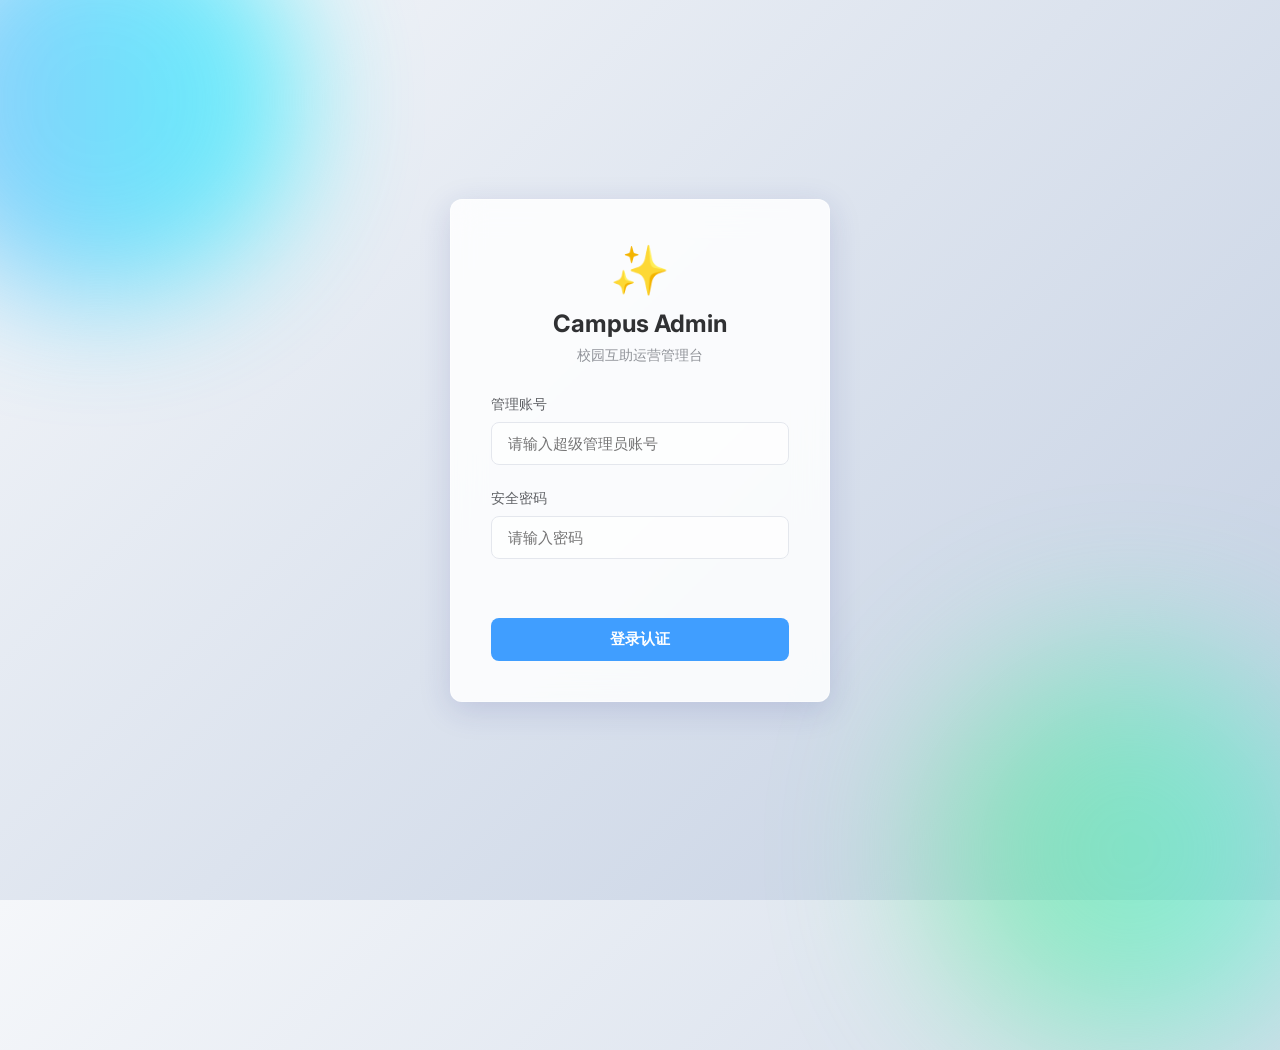
==== web_admin/index.html @ 2290eef8 "3/20" ====
<!DOCTYPE html>
<html lang="zh-CN">
<head>
    <meta charset="UTF-8">
    <meta name="viewport" content="width=device-width, initial-scale=1.0">
    <title>互助系统 - 管理终端</title>
    <link href="https://fonts.googleapis.com/css2?family=Inter:wght@400;500;600;700&display=swap" rel="stylesheet">
    <link rel="stylesheet" href="css/admin.css">
</head>
<body class="login-body">
    <div class="login-container">
        <div class="glass-panel login-box">
            <div class="logo-area">
                <div class="logo-icon">✨</div>
                <h2>Campus Admin</h2>
                <p>校园互助运营管理台</p>
            </div>
            
            <form id="loginForm" class="login-form">
                <div class="form-group">
                    <label>管理账号</label>
                    <input type="text" id="username" placeholder="请输入超级管理员账号" required autocomplete="username">
                </div>
                <div class="form-group">
                    <label>安全密码</label>
                    <input type="password" id="password" placeholder="请输入密码" required autocomplete="current-password">
                </div>
                <div class="error-msg" id="loginError"></div>
                <button type="submit" class="btn-primary login-btn" id="submitBtn">登录认证</button>
            </form>
        </div>
    </div>
    
    <script src="js/api.js"></script>
    <script src="js/auth.js"></script>
</body>
</html>
---- web_admin/css/admin.css ----
/* ================= 全局变量与归一化 ================= */
:root {
  --primary-color: #409EFF;
  --primary-hover: #66b1ff;
  --success-color: #67C23A;
  --warning-color: #E6A23C;
  --danger-color: #F56C6C;

  --text-main: #303133;
  --text-regular: #606266;
  --text-secondary: #909399;

  --bg-main: #f5f7fa;
  --bg-panel: rgba(255, 255, 255, 0.85);
  --bg-sidebar: #1f2d3d;

  --border-color: #e4e7ed;
  --border-radius: 12px;

  --shadow-sm: 0 2px 12px 0 rgba(0, 0, 0, 0.05);
  --shadow-md: 0 4px 24px 0 rgba(0, 0, 0, 0.08);
  --shadow-lg: 0 8px 32px 0 rgba(31, 38, 135, 0.15);

  --font-family: 'Inter', -apple-system, BlinkMacSystemFont, "Segoe UI", Roboto, Helvetica, Arial, sans-serif;
}

* {
  box-sizing: border-box;
  margin: 0;
  padding: 0;
}

body {
  font-family: var(--font-family);
  color: var(--text-main);
  background: var(--bg-main);
  -webkit-font-smoothing: antialiased;
}

/* ================= 玻璃拟物态工具类 ================= */
.glass-panel {
  background: var(--bg-panel);
  backdrop-filter: blur(16px);
  -webkit-backdrop-filter: blur(16px);
  border: 1px solid rgba(255, 255, 255, 0.4);
  border-radius: var(--border-radius);
  box-shadow: var(--shadow-lg);
}

.card {
  background: #fff;
  border-radius: 12px;
  padding: 24px;
  box-shadow: var(--shadow-sm);
  margin-bottom: 24px;
}

/* ================= 登录页 ================= */
.login-body {
  height: 100vh;
  display: flex;
  justify-content: center;
  align-items: center;
  background: linear-gradient(135deg, #f5f7fa 0%, #c3cfe2 100%);
  position: relative;
  overflow: hidden;
}

.login-body::before,
.login-body::after {
  content: '';
  position: absolute;
  width: 400px;
  height: 400px;
  border-radius: 50%;
  z-index: 0;
}

.login-body::before {
  background: linear-gradient(to right, #4facfe 0%, #00f2fe 100%);
  top: -100px;
  left: -100px;
  opacity: 0.6;
  filter: blur(60px);
}

.login-body::after {
  background: linear-gradient(to right, #43e97b 0%, #38f9d7 100%);
  bottom: -150px;
  right: -50px;
  opacity: 0.5;
  filter: blur(80px);
}

.login-container {
  z-index: 10;
  width: 100%;
  max-width: 420px;
  padding: 20px;
}

.login-box {
  padding: 40px;
}

.logo-area {
  text-align: center;
  margin-bottom: 30px;
}

.logo-icon {
  font-size: 48px;
  margin-bottom: 10px;
}

.logo-area h2 {
  font-size: 24px;
  font-weight: 700;
  color: var(--text-main);
  margin-bottom: 8px;
}

.logo-area p {
  color: var(--text-secondary);
  font-size: 14px;
}

.form-group {
  margin-bottom: 24px;
}

.form-group label {
  display: block;
  font-size: 14px;
  font-weight: 500;
  margin-bottom: 8px;
  color: var(--text-regular);
}

.form-group input {
  width: 100%;
  padding: 12px 16px;
  background: rgba(255, 255, 255, 0.6);
  border: 1px solid var(--border-color);
  border-radius: 8px;
  font-size: 15px;
  color: var(--text-main);
  transition: all 0.3s ease;
  outline: none;
}

.form-group input:focus {
  background: #fff;
  border-color: var(--primary-color);
  box-shadow: 0 0 0 3px rgba(64, 158, 255, 0.2);
}

.btn-primary {
  width: 100%;
  padding: 12px 24px;
  background: var(--primary-color);
  color: white;
  border: none;
  border-radius: 8px;
  font-size: 15px;
  font-weight: 600;
  cursor: pointer;
  transition: all 0.3s ease;
}

.btn-primary:hover {
  background: var(--primary-hover);
  transform: translateY(-1px);
  box-shadow: 0 4px 12px rgba(64, 158, 255, 0.3);
}

.btn-primary:disabled {
  background: #a0cfff;
  cursor: not-allowed;
  transform: none;
  box-shadow: none;
}

.error-msg {
  color: var(--danger-color);
  font-size: 13px;
  min-height: 20px;
  margin-bottom: 15px;
  text-align: center;
}

/* ================= Dashboard Layout ================= */
.dashboard-body {
  display: flex;
  height: 100vh;
  overflow: hidden;
  background: var(--bg-main);
}

.sidebar {
  width: 260px;
  height: 100%;
  display: flex;
  flex-direction: column;
  background: var(--bg-sidebar);
  color: #fff;
  border-radius: 0;
  border-right: 1px solid rgba(255, 255, 255, 0.1);
}

.sidebar-logo {
  height: 70px;
  display: flex;
  align-items: center;
  padding: 0 24px;
  border-bottom: 1px solid rgba(255, 255, 255, 0.05);
  font-size: 20px;
  font-weight: 700;
}

.sidebar-logo .logo-icon {
  margin-right: 12px;
}

.sidebar-nav {
  flex: 1;
  padding: 24px 16px;
  overflow-y: auto;
}

.nav-item {
  display: flex;
  align-items: center;
  padding: 14px 20px;
  color: rgba(255, 255, 255, 0.7);
  text-decoration: none;
  font-size: 15px;
  font-weight: 500;
  border-radius: 8px;
  margin-bottom: 8px;
  transition: all 0.3s ease;
}

.nav-item:hover,
.nav-item.active {
  background: var(--primary-color);
  color: #fff;
}

.nav-icon {
  margin-right: 14px;
  font-size: 18px;
}

.sidebar-bottom {
  padding: 24px 16px;
  border-top: 1px solid rgba(255, 255, 255, 0.05);
}

.danger-text:hover {
  background: rgba(245, 108, 108, 0.15) !important;
  color: var(--danger-color) !important;
}

.main-content {
  flex: 1;
  display: flex;
  flex-direction: column;
  overflow: hidden;
}

.topbar {
  height: 70px;
  display: flex;
  justify-content: space-between;
  align-items: center;
  padding: 0 32px;
  border-radius: 0;
  border-bottom: 1px solid var(--border-color);
  background: #fff;
  z-index: 10;
}

.page-title {
  font-size: 20px;
  font-weight: 600;
}

.topbar-right {
  display: flex;
  align-items: center;
}

.admin-profile {
  display: flex;
  align-items: center;
}

.admin-avatar {
  width: 36px;
  height: 36px;
  border-radius: 50%;
  margin-right: 12px;
}

.admin-name {
  font-size: 14px;
  font-weight: 500;
}

.view-container {
  flex: 1;
  padding: 32px;
  overflow-y: auto;
  position: relative;
}

/* ================= 仪表盘概览 ================= */
.stats-grid {
  display: grid;
  grid-template-columns: repeat(auto-fit, minmax(240px, 1fr));
  gap: 24px;
}

.stat-card {
  background: #fff;
  border-radius: 12px;
  padding: 24px;
  display: flex;
  align-items: center;
  box-shadow: var(--shadow-sm);
}

.stat-icon {
  width: 56px;
  height: 56px;
  border-radius: 16px;
  display: flex;
  justify-content: center;
  align-items: center;
  font-size: 24px;
  margin-right: 20px;
}

.stat-info h3 {
  font-size: 14px;
  color: var(--text-secondary);
  font-weight: 500;
  margin-bottom: 8px;
}

.stat-value {
  font-size: 28px;
  font-weight: 700;
  color: var(--text-main);
  display: flex;
  align-items: baseline;
}

.stat-sub {
  font-size: 13px;
  color: var(--success-color);
  margin-left: 8px;
  font-weight: 500;
}

/* ================= 表格组件 ================= */
.table-card {
  padding: 0;
  overflow: hidden;
}

.data-table {
  width: 100%;
  border-collapse: collapse;
}

.data-table th,
.data-table td {
  padding: 16px 24px;
  text-align: left;
  border-bottom: 1px solid var(--border-color);
}

.data-table th {
  background: #fafafa;
  color: var(--text-secondary);
  font-weight: 500;
  font-size: 13px;
  text-transform: uppercase;
  letter-spacing: 0.5px;
}

.data-table td {
  font-size: 14px;
  vertical-align: middle;
}

.data-table tbody tr:hover {
  background: #fdfdfd;
}

.user-cell {
  display: flex;
  align-items: center;
}

.mini-avatar {
  width: 32px;
  height: 32px;
  border-radius: 50%;
  margin-right: 12px;
  border: 1px solid #eee;
}

.status-badge {
  display: inline-block;
  padding: 4px 10px;
  border-radius: 20px;
  font-size: 12px;
  font-weight: 500;
  background: #f4f4f5;
  color: #909399;
}

.status-badge.success,
.status-approved {
  background: #f0f9eb;
  color: #67c23a;
}

.status-badge.default,
.status-pending {
  background: #fdf6ec;
  color: #e6a23c;
}

.status-rejected {
  background: #fef0f0;
  color: #f56c6c;
}

.img-preview img {
  border-radius: 6px;
  object-fit: cover;
  transition: transform 0.2s;
}

.img-preview:hover img {
  transform: scale(1.1);
  box-shadow: var(--shadow-md);
}

.btn-micro {
  padding: 6px 12px;
  border: 1px solid #dcdfe6;
  background: #fff;
  border-radius: 4px;
  font-size: 12px;
  cursor: pointer;
  transition: all 0.2s;
  color: var(--text-regular);
}

.btn-micro:hover {
  border-color: var(--primary-color);
  color: var(--primary-color);
}

.danger-btn {
  color: #f56c6c;
}

.danger-btn:hover {
  border-color: #f56c6c;
  background: #fef0f0;
}

.success-btn {
  color: #67c23a;
}

.success-btn:hover {
  border-color: #67c23a;
  background: #f0f9eb;
}

.tag {
  background: #ecf5ff;
  color: #409eff;
  padding: 2px 6px;
  border-radius: 4px;
  border: 1px solid #d9ecff;
}

.loading-spinner {
  text-align: center;
  padding: 100px;
  color: var(--text-secondary);
}

.spinner-icon {
  display: inline-block;
  animation: spin 1s linear infinite;
  margin-right: 6px;
}

@keyframes spin {
  from {
    transform: rotate(0deg);
  }

  to {
    transform: rotate(360deg);
  }
}

.error-state {
  text-align: center;
  padding: 80px;
  color: var(--danger-color);
  font-size: 15px;
}

/* ================= 状态筛选 Tabs ================= */
.filter-tabs {
  display: flex;
  gap: 8px;
  margin-bottom: 16px;
  flex-wrap: wrap;
}

.tab-btn {
  padding: 7px 16px;
  border: 1px solid var(--border-color);
  background: #fff;
  border-radius: 20px;
  font-size: 13px;
  font-weight: 500;
  cursor: pointer;
  color: var(--text-regular);
  transition: all 0.2s ease;
}

.tab-btn:hover {
  border-color: var(--primary-color);
  color: var(--primary-color);
}

.tab-btn.active {
  background: var(--primary-color);
  border-color: var(--primary-color);
  color: #fff;
}

/* ================= 分页控件 ================= */
.pagination {
  display: flex;
  align-items: center;
  justify-content: space-between;
  padding: 16px 24px;
  border-top: 1px solid var(--border-color);
  background: #fafafa;
  border-radius: 0 0 12px 12px;
}

.pagination-info {
  font-size: 13px;
  color: var(--text-secondary);
}

.pagination-btns {
  display: flex;
  gap: 6px;
}

.page-btn {
  min-width: 34px;
  height: 34px;
  padding: 0 10px;
  border: 1px solid var(--border-color);
  background: #fff;
  border-radius: 6px;
  font-size: 13px;
  cursor: pointer;
  color: var(--text-regular);
  transition: all 0.2s;
  display: inline-flex;
  align-items: center;
  justify-content: center;
}

.page-btn:hover {
  border-color: var(--primary-color);
  color: var(--primary-color);
}

.page-btn.active {
  background: var(--primary-color);
  border-color: var(--primary-color);
  color: #fff;
  font-weight: 600;
}

/* ================= 搜索栏 ================= */
.toolbar {
  display: flex;
  align-items: center;
  margin-bottom: 16px;
}

.search-box {
  display: flex;
  align-items: center;
  gap: 8px;
}

.search-input {
  padding: 8px 16px;
  border: 1px solid var(--border-color);
  border-radius: 8px;
  font-size: 14px;
  color: var(--text-main);
  outline: none;
  transition: all 0.2s;
  width: 240px;
}

.search-input:focus {
  border-color: var(--primary-color);
  box-shadow: 0 0 0 3px rgba(64, 158, 255, 0.15);
}

/* ================= 概览看板联动卡片 ================= */
.stat-card.stat-link {
  cursor: pointer;
  transition: all 0.25s ease;
  position: relative;
}

.stat-card.stat-link:hover {
  transform: translateY(-3px);
  box-shadow: var(--shadow-md);
}

.stat-card.stat-alert {
  border: 1px solid rgba(230, 162, 60, 0.4);
  background: #fffbf0;
}

.stat-arrow {
  position: absolute;
  right: 20px;
  top: 50%;
  transform: translateY(-50%);
  font-size: 20px;
  color: var(--border-color);
  transition: color 0.2s;
}

.stat-link:hover .stat-arrow {
  color: var(--primary-color);
}

/* ================= 运营概要行 ================= */
.summary-row {
  display: flex;
  align-items: center;
  gap: 12px;
  font-size: 14px;
  color: var(--text-regular);
}

.summary-item strong {
  font-size: 18px;
  color: var(--text-main);
}

.summary-divider {
  color: var(--border-color);
}

/* ================= 空态行 ================= */
.empty-row {
  text-align: center;
  color: var(--text-secondary);
  padding: 48px !important;
  font-size: 14px;
}

/* ================= 任务标题可点击链接 ================= */
.task-title-link {
  background: none;
  border: none;
  padding: 0;
  font-size: 14px;
  font-weight: 500;
  color: var(--primary-color);
  cursor: pointer;
  text-align: left;
  text-decoration: none;
  transition: color 0.2s;
  white-space: nowrap;
  overflow: hidden;
  text-overflow: ellipsis;
  max-width: 200px;
  display: inline-block;
}

.task-title-link:hover {
  color: var(--primary-hover);
  text-decoration: underline;
}

/* ================= 任务详情弹窗 ================= */
.task-modal-overlay {
  position: fixed;
  inset: 0;
  background: rgba(0, 0, 0, 0.5);
  backdrop-filter: blur(4px);
  z-index: 1000;
  display: flex;
  align-items: center;
  justify-content: center;
  padding: 24px;
  animation: fadeInModal 0.2s ease;
}

.task-modal-overlay.closing {
  animation: fadeOutModal 0.25s ease forwards;
}

@keyframes fadeInModal {
  from { opacity: 0; }
  to { opacity: 1; }
}

@keyframes fadeOutModal {
  from { opacity: 1; }
  to { opacity: 0; }
}

.task-modal {
  background: #fff;
  border-radius: 16px;
  width: 100%;
  max-width: 720px;
  max-height: 88vh;
  overflow-y: auto;
  box-shadow: 0 20px 60px rgba(0, 0, 0, 0.25);
  animation: slideUpModal 0.25s ease;
}

@keyframes slideUpModal {
  from { transform: translateY(20px); opacity: 0; }
  to { transform: translateY(0); opacity: 1; }
}

.task-modal-header {
  display: flex;
  justify-content: space-between;
  align-items: flex-start;
  padding: 24px 24px 16px;
  border-bottom: 1px solid var(--border-color);
}

.task-modal-category {
  font-size: 12px;
  font-weight: 600;
  color: var(--primary-color);
  background: #ecf5ff;
  padding: 3px 10px;
  border-radius: 12px;
  display: inline-block;
  margin-bottom: 8px;
}

.task-modal-title {
  font-size: 20px;
  font-weight: 700;
  color: var(--text-main);
  line-height: 1.4;
  margin: 0;
}

.task-modal-close {
  background: #f4f4f5;
  border: none;
  width: 32px;
  height: 32px;
  border-radius: 50%;
  cursor: pointer;
  font-size: 16px;
  color: var(--text-secondary);
  display: flex;
  align-items: center;
  justify-content: center;
  flex-shrink: 0;
  margin-left: 16px;
  transition: all 0.2s;
}

.task-modal-close:hover {
  background: var(--danger-color);
  color: #fff;
}

.task-modal-meta {
  display: flex;
  align-items: center;
  gap: 10px;
  flex-wrap: wrap;
  padding: 14px 24px;
  border-bottom: 1px solid var(--border-color);
  font-size: 13px;
  color: var(--text-regular);
}

.meta-chip {
  padding: 4px 10px;
  border-radius: 16px;
  font-size: 12px;
  font-weight: 600;
}

.meta-chip.reward {
  background: rgba(103, 194, 58, 0.1);
  color: #67c23a;
}

.meta-chip.status {
  background: rgba(64, 158, 255, 0.1);
  color: var(--primary-color);
}

.meta-chip.hidden {
  background: rgba(245, 108, 108, 0.1);
  color: var(--danger-color);
}

.task-modal-section {
  padding: 20px 24px 8px;
}

.section-label {
  font-size: 12px;
  font-weight: 600;
  color: var(--text-secondary);
  text-transform: uppercase;
  letter-spacing: 0.5px;
  margin-bottom: 12px;
}

.task-modal-content {
  font-size: 14px;
  color: var(--text-regular);
  line-height: 1.8;
  background: #f9fafb;
  border-radius: 8px;
  padding: 14px 16px;
  white-space: pre-wrap;
  word-break: break-word;
}

/* ================= 图片画廊 ================= */
.detail-gallery {
  display: flex;
  gap: 10px;
  flex-wrap: wrap;
}

.gallery-item {
  position: relative;
  width: 120px;
  height: 120px;
  border-radius: 10px;
  overflow: hidden;
  cursor: pointer;
  border: 2px solid transparent;
  transition: all 0.25s ease;
  flex-shrink: 0;
}

.gallery-item:hover {
  border-color: var(--primary-color);
  transform: scale(1.03);
  box-shadow: var(--shadow-md);
}

.gallery-item img {
  width: 100%;
  height: 100%;
  object-fit: cover;
  display: block;
}

.gallery-overlay {
  position: absolute;
  inset: 0;
  background: rgba(0, 0, 0, 0.45);
  display: flex;
  align-items: center;
  justify-content: center;
  font-size: 22px;
  opacity: 0;
  transition: opacity 0.2s;
}

.gallery-item:hover .gallery-overlay {
  opacity: 1;
}

.no-image-tip {
  font-size: 14px;
  color: var(--text-secondary);
  padding: 20px 0;
}

/* ================= 发布者/接单者人员卡片 ================= */
.task-modal-persons {
  display: grid;
  grid-template-columns: 1fr 1fr;
  gap: 16px;
  padding: 16px 24px;
  border-top: 1px solid var(--border-color);
}

.detail-person {
  display: flex;
  align-items: center;
  gap: 12px;
}

.detail-avatar {
  width: 44px;
  height: 44px;
  border-radius: 50%;
  object-fit: cover;
  border: 2px solid var(--border-color);
  flex-shrink: 0;
}

.detail-person-name {
  font-size: 15px;
  font-weight: 600;
  color: var(--text-main);
}

.detail-person-sub {
  font-size: 12px;
  color: var(--text-secondary);
  margin-top: 2px;
}

/* ================= 弹窗底部操作区 ================= */
.task-modal-actions {
  display: flex;
  justify-content: flex-end;
  gap: 10px;
  padding: 16px 24px;
  border-top: 1px solid var(--border-color);
  background: #fafafa;
  border-radius: 0 0 16px 16px;
}

/* ================= 图片放大预览层 ================= */
.img-preview-overlay {
  position: fixed;
  inset: 0;
  background: rgba(0, 0, 0, 0.85);
  z-index: 2000;
  display: flex;
  align-items: center;
  justify-content: center;
  padding: 32px;
  animation: fadeInModal 0.2s ease;
  cursor: zoom-out;
}

.img-preview-box {
  position: relative;
  max-width: 90vw;
  max-height: 90vh;
  display: flex;
  flex-direction: column;
  align-items: center;
  gap: 16px;
}

.img-preview-box img {
  max-width: 100%;
  max-height: 80vh;
  border-radius: 8px;
  object-fit: contain;
  box-shadow: 0 20px 60px rgba(0, 0, 0, 0.5);
  cursor: default;
}

.img-preview-close {
  background: rgba(255, 255, 255, 0.15);
  border: 1px solid rgba(255, 255, 255, 0.3);
  color: #fff;
  padding: 8px 20px;
  border-radius: 20px;
  cursor: pointer;
  font-size: 14px;
  transition: all 0.2s;
}

.img-preview-close:hover {
  background: rgba(255, 255, 255, 0.3);
}
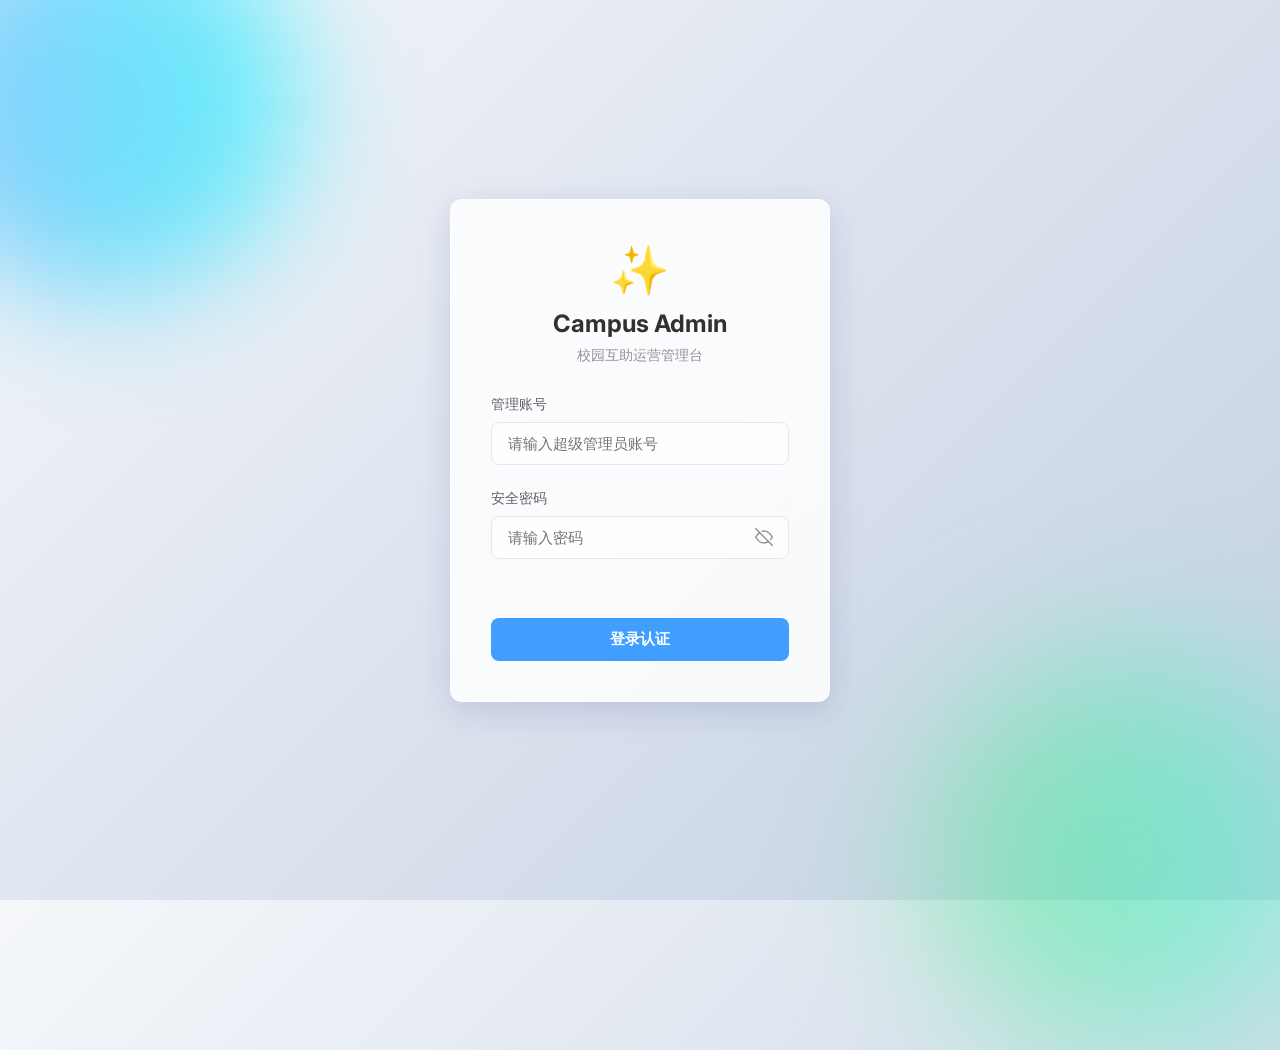
==== commit 831d425f: "3/21/4:37" ====
--- a/web_admin/index.html
+++ b/web_admin/index.html
@@ -5,7 +5,7 @@
     <meta name="viewport" content="width=device-width, initial-scale=1.0">
     <title>互助系统 - 管理终端</title>
     <link href="https://fonts.googleapis.com/css2?family=Inter:wght@400;500;600;700&display=swap" rel="stylesheet">
-    <link rel="stylesheet" href="css/admin.css">
+    <link rel="stylesheet" href="css/admin.css?v=2026">
 </head>
 <body class="login-body">
     <div class="login-container">
@@ -23,7 +23,22 @@
                 </div>
                 <div class="form-group">
                     <label>安全密码</label>
-                    <input type="password" id="password" placeholder="请输入密码" required autocomplete="current-password">
+                    <div class="input-wrapper">
+                        <input type="password" id="password" placeholder="请输入密码" required autocomplete="current-password">
+                        <button type="button" class="eye-btn" id="togglePassword" title="显示/隐藏密码">
+                            <!-- 闭眼图标（默认：密码隐藏中） -->
+                            <svg id="eyeClose" xmlns="http://www.w3.org/2000/svg" width="18" height="18" viewBox="0 0 24 24" fill="none" stroke="currentColor" stroke-width="2" stroke-linecap="round" stroke-linejoin="round">
+                                <path d="M17.94 17.94A10.07 10.07 0 0 1 12 20c-7 0-11-8-11-8a18.45 18.45 0 0 1 5.06-5.94"/>
+                                <path d="M9.9 4.24A9.12 9.12 0 0 1 12 4c7 0 11 8 11 8a18.5 18.5 0 0 1-2.16 3.19"/>
+                                <line x1="1" y1="1" x2="23" y2="23"/>
+                            </svg>
+                            <!-- 睁眼图标（密码可见时显示） -->
+                            <svg id="eyeOpen" xmlns="http://www.w3.org/2000/svg" width="18" height="18" viewBox="0 0 24 24" fill="none" stroke="currentColor" stroke-width="2" stroke-linecap="round" stroke-linejoin="round" style="display:none">
+                                <path d="M1 12s4-8 11-8 11 8 11 8-4 8-11 8-11-8-11-8z"/>
+                                <circle cx="12" cy="12" r="3"/>
+                            </svg>
+                        </button>
+                    </div>
                 </div>
                 <div class="error-msg" id="loginError"></div>
                 <button type="submit" class="btn-primary login-btn" id="submitBtn">登录认证</button>
@@ -31,7 +46,19 @@
         </div>
     </div>
     
-    <script src="js/api.js"></script>
-    <script src="js/auth.js"></script>
+    <script src="js/api.js?v=2026-v2"></script>
+    <script src="js/auth.js?v=2026-v2"></script>
+    <script>
+        // 小眼睛切换密码可见性
+        document.getElementById('togglePassword').addEventListener('click', function () {
+            const pwdInput = document.getElementById('password');
+            const eyeClose = document.getElementById('eyeClose');
+            const eyeOpen  = document.getElementById('eyeOpen');
+            const isHidden = pwdInput.type === 'password';
+            pwdInput.type  = isHidden ? 'text' : 'password';
+            eyeClose.style.display = isHidden ? 'none'  : '';
+            eyeOpen.style.display  = isHidden ? ''      : 'none';
+        });
+    </script>
 </body>
 </html>
--- a/web_admin/css/admin.css
+++ b/web_admin/css/admin.css
@@ -187,6 +187,53 @@
   min-height: 20px;
   margin-bottom: 15px;
   text-align: center;
+  transition: all 0.3s ease;
+}
+
+/* 密码错误时抖动动画 */
+.error-msg.shake {
+  animation: shakeError 0.4s ease;
+}
+
+@keyframes shakeError {
+  0%, 100% { transform: translateX(0); }
+  20%       { transform: translateX(-6px); }
+  40%       { transform: translateX(6px); }
+  60%       { transform: translateX(-4px); }
+  80%       { transform: translateX(4px); }
+}
+
+/* ── 密码输入框包裹层（含小眼睛）── */
+.input-wrapper {
+  position: relative;
+  display: flex;
+  align-items: center;
+}
+
+/* 让密码框占满宽度，右侧留出眼睛按钮空间 */
+.input-wrapper input {
+  width: 100%;
+  padding-right: 44px;
+}
+
+/* 小眼睛切换按钮 */
+.eye-btn {
+  position: absolute;
+  right: 12px;
+  background: none;
+  border: none;
+  cursor: pointer;
+  padding: 4px;
+  color: var(--text-secondary);
+  display: flex;
+  align-items: center;
+  justify-content: center;
+  border-radius: 4px;
+  transition: color 0.2s;
+}
+
+.eye-btn:hover {
+  color: var(--primary-color);
 }
 
 /* ================= Dashboard Layout ================= */
@@ -631,6 +678,36 @@
   box-shadow: 0 0 0 3px rgba(64, 158, 255, 0.15);
 }
 
+.search-input-wrapper {
+  position: relative;
+  display: flex;
+  align-items: center;
+}
+
+.search-input-wrapper .search-input {
+  padding-right: 40px; /* 留出放大镜图标位置 */
+}
+
+.search-icon-btn {
+  position: absolute;
+  right: 8px;
+  background: none;
+  border: none;
+  color: var(--text-secondary);
+  cursor: pointer;
+  display: flex;
+  align-items: center;
+  justify-content: center;
+  padding: 6px;
+  border-radius: 6px;
+  transition: all 0.2s ease;
+}
+
+.search-icon-btn:hover {
+  color: var(--primary-color);
+  background: rgba(64, 158, 255, 0.1);
+}
+
 /* ================= 概览看板联动卡片 ================= */
 .stat-card.stat-link {
   cursor: pointer;
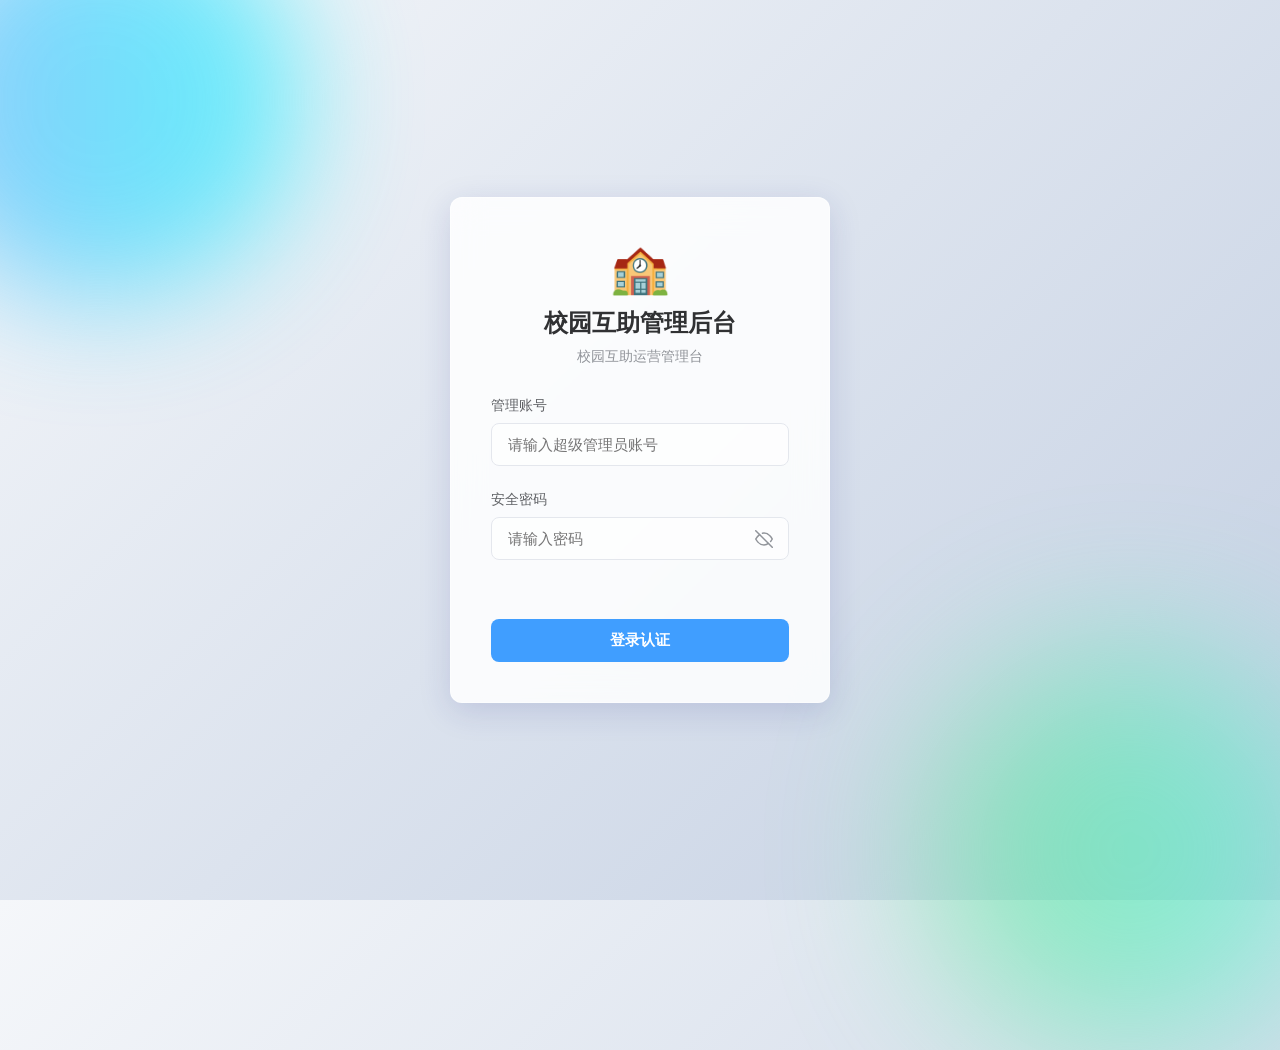
==== commit 36395548: "init: full project upload" ====
--- a/web_admin/index.html
+++ b/web_admin/index.html
@@ -1,21 +1,23 @@
 <!DOCTYPE html>
 <html lang="zh-CN">
+
 <head>
     <meta charset="UTF-8">
     <meta name="viewport" content="width=device-width, initial-scale=1.0">
-    <title>互助系统 - 管理终端</title>
+    <title>校园互助管理后台</title>
     <link href="https://fonts.googleapis.com/css2?family=Inter:wght@400;500;600;700&display=swap" rel="stylesheet">
     <link rel="stylesheet" href="css/admin.css?v=2026">
 </head>
+
 <body class="login-body">
     <div class="login-container">
         <div class="glass-panel login-box">
             <div class="logo-area">
-                <div class="logo-icon">✨</div>
-                <h2>Campus Admin</h2>
+                <div class="logo-icon">🏫</div>
+                <h2>校园互助管理后台</h2>
                 <p>校园互助运营管理台</p>
             </div>
-            
+
             <form id="loginForm" class="login-form">
                 <div class="form-group">
                     <label>管理账号</label>
@@ -24,18 +26,24 @@
                 <div class="form-group">
                     <label>安全密码</label>
                     <div class="input-wrapper">
-                        <input type="password" id="password" placeholder="请输入密码" required autocomplete="current-password">
+                        <input type="password" id="password" placeholder="请输入密码" required
+                            autocomplete="current-password">
                         <button type="button" class="eye-btn" id="togglePassword" title="显示/隐藏密码">
                             <!-- 闭眼图标（默认：密码隐藏中） -->
-                            <svg id="eyeClose" xmlns="http://www.w3.org/2000/svg" width="18" height="18" viewBox="0 0 24 24" fill="none" stroke="currentColor" stroke-width="2" stroke-linecap="round" stroke-linejoin="round">
-                                <path d="M17.94 17.94A10.07 10.07 0 0 1 12 20c-7 0-11-8-11-8a18.45 18.45 0 0 1 5.06-5.94"/>
-                                <path d="M9.9 4.24A9.12 9.12 0 0 1 12 4c7 0 11 8 11 8a18.5 18.5 0 0 1-2.16 3.19"/>
-                                <line x1="1" y1="1" x2="23" y2="23"/>
+                            <svg id="eyeClose" xmlns="http://www.w3.org/2000/svg" width="18" height="18"
+                                viewBox="0 0 24 24" fill="none" stroke="currentColor" stroke-width="2"
+                                stroke-linecap="round" stroke-linejoin="round">
+                                <path
+                                    d="M17.94 17.94A10.07 10.07 0 0 1 12 20c-7 0-11-8-11-8a18.45 18.45 0 0 1 5.06-5.94" />
+                                <path d="M9.9 4.24A9.12 9.12 0 0 1 12 4c7 0 11 8 11 8a18.5 18.5 0 0 1-2.16 3.19" />
+                                <line x1="1" y1="1" x2="23" y2="23" />
                             </svg>
                             <!-- 睁眼图标（密码可见时显示） -->
-                            <svg id="eyeOpen" xmlns="http://www.w3.org/2000/svg" width="18" height="18" viewBox="0 0 24 24" fill="none" stroke="currentColor" stroke-width="2" stroke-linecap="round" stroke-linejoin="round" style="display:none">
-                                <path d="M1 12s4-8 11-8 11 8 11 8-4 8-11 8-11-8-11-8z"/>
-                                <circle cx="12" cy="12" r="3"/>
+                            <svg id="eyeOpen" xmlns="http://www.w3.org/2000/svg" width="18" height="18"
+                                viewBox="0 0 24 24" fill="none" stroke="currentColor" stroke-width="2"
+                                stroke-linecap="round" stroke-linejoin="round" style="display:none">
+                                <path d="M1 12s4-8 11-8 11 8 11 8-4 8-11 8-11-8-11-8z" />
+                                <circle cx="12" cy="12" r="3" />
                             </svg>
                         </button>
                     </div>
@@ -45,7 +53,7 @@
             </form>
         </div>
     </div>
-    
+
     <script src="js/api.js?v=2026-v2"></script>
     <script src="js/auth.js?v=2026-v2"></script>
     <script>
@@ -53,12 +61,13 @@
         document.getElementById('togglePassword').addEventListener('click', function () {
             const pwdInput = document.getElementById('password');
             const eyeClose = document.getElementById('eyeClose');
-            const eyeOpen  = document.getElementById('eyeOpen');
+            const eyeOpen = document.getElementById('eyeOpen');
             const isHidden = pwdInput.type === 'password';
-            pwdInput.type  = isHidden ? 'text' : 'password';
-            eyeClose.style.display = isHidden ? 'none'  : '';
-            eyeOpen.style.display  = isHidden ? ''      : 'none';
+            pwdInput.type = isHidden ? 'text' : 'password';
+            eyeClose.style.display = isHidden ? 'none' : '';
+            eyeOpen.style.display = isHidden ? '' : 'none';
         });
     </script>
 </body>
-</html>
+
+</html>
